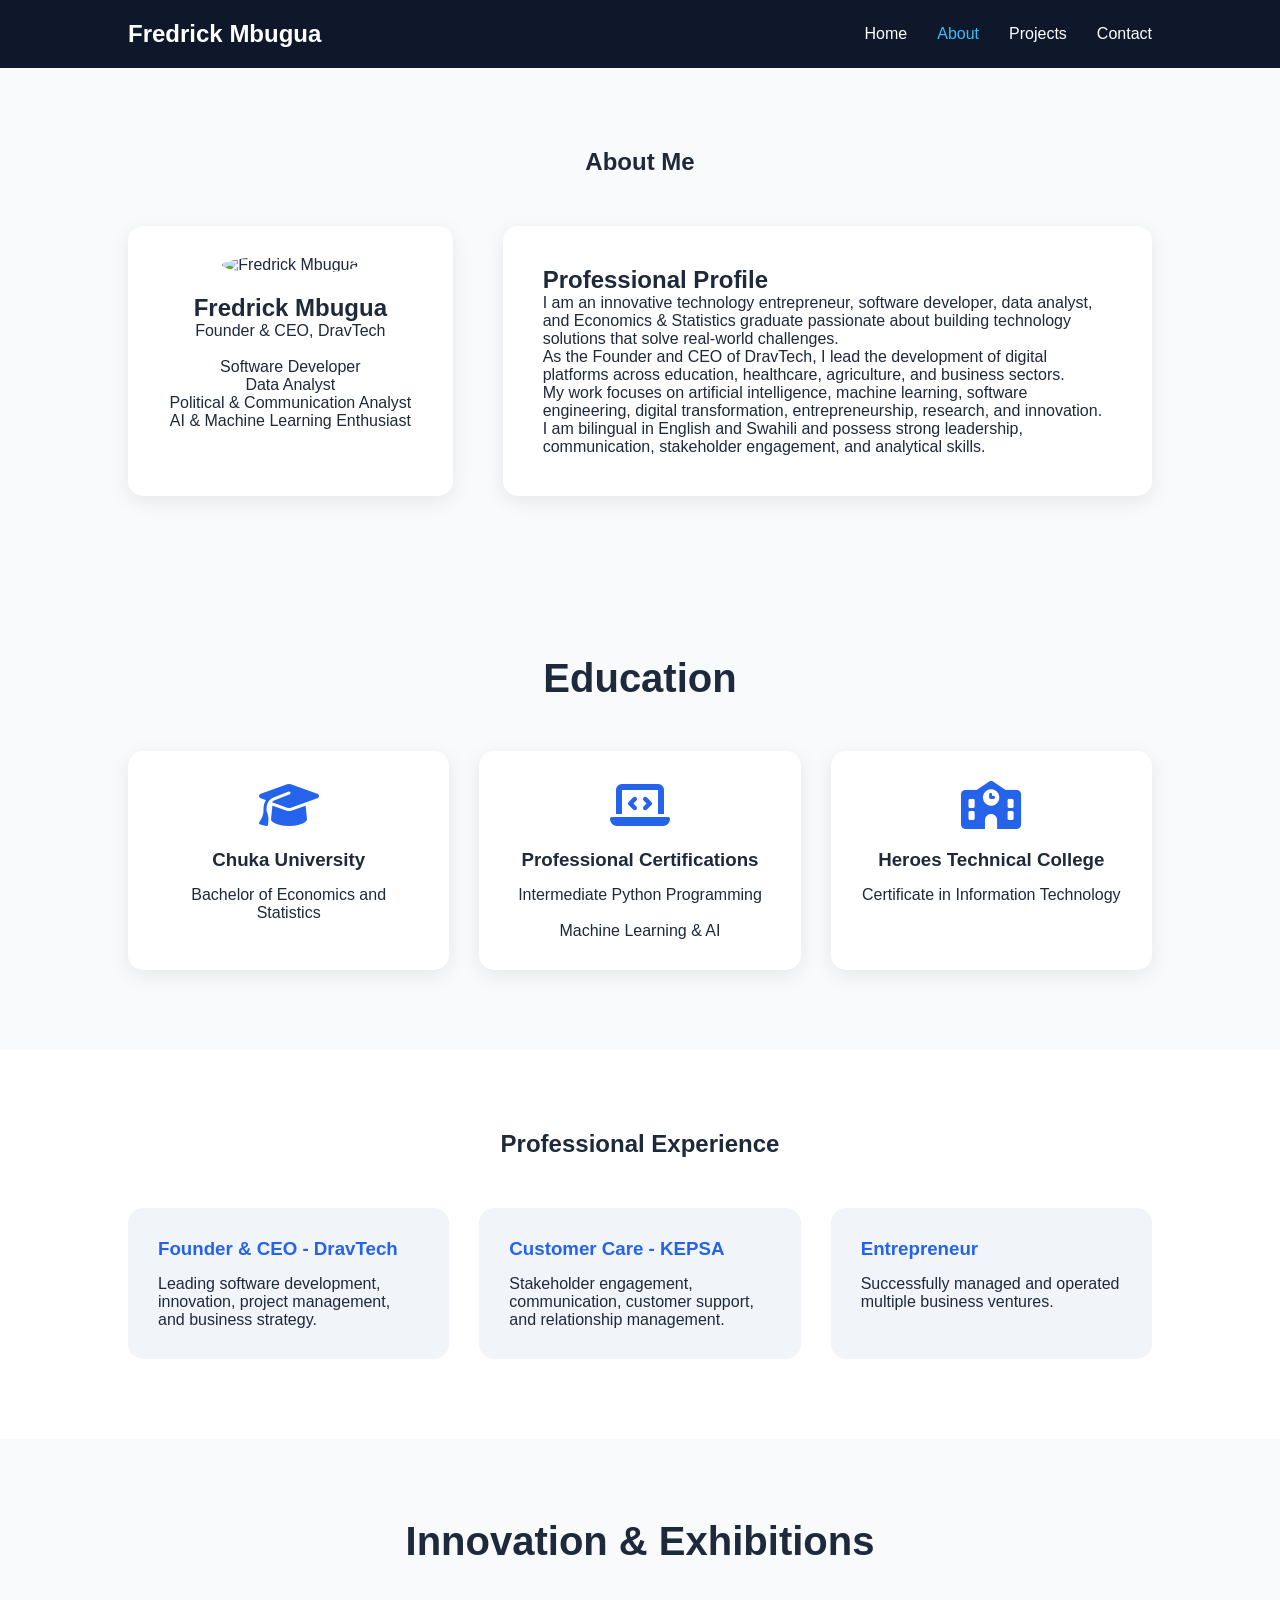
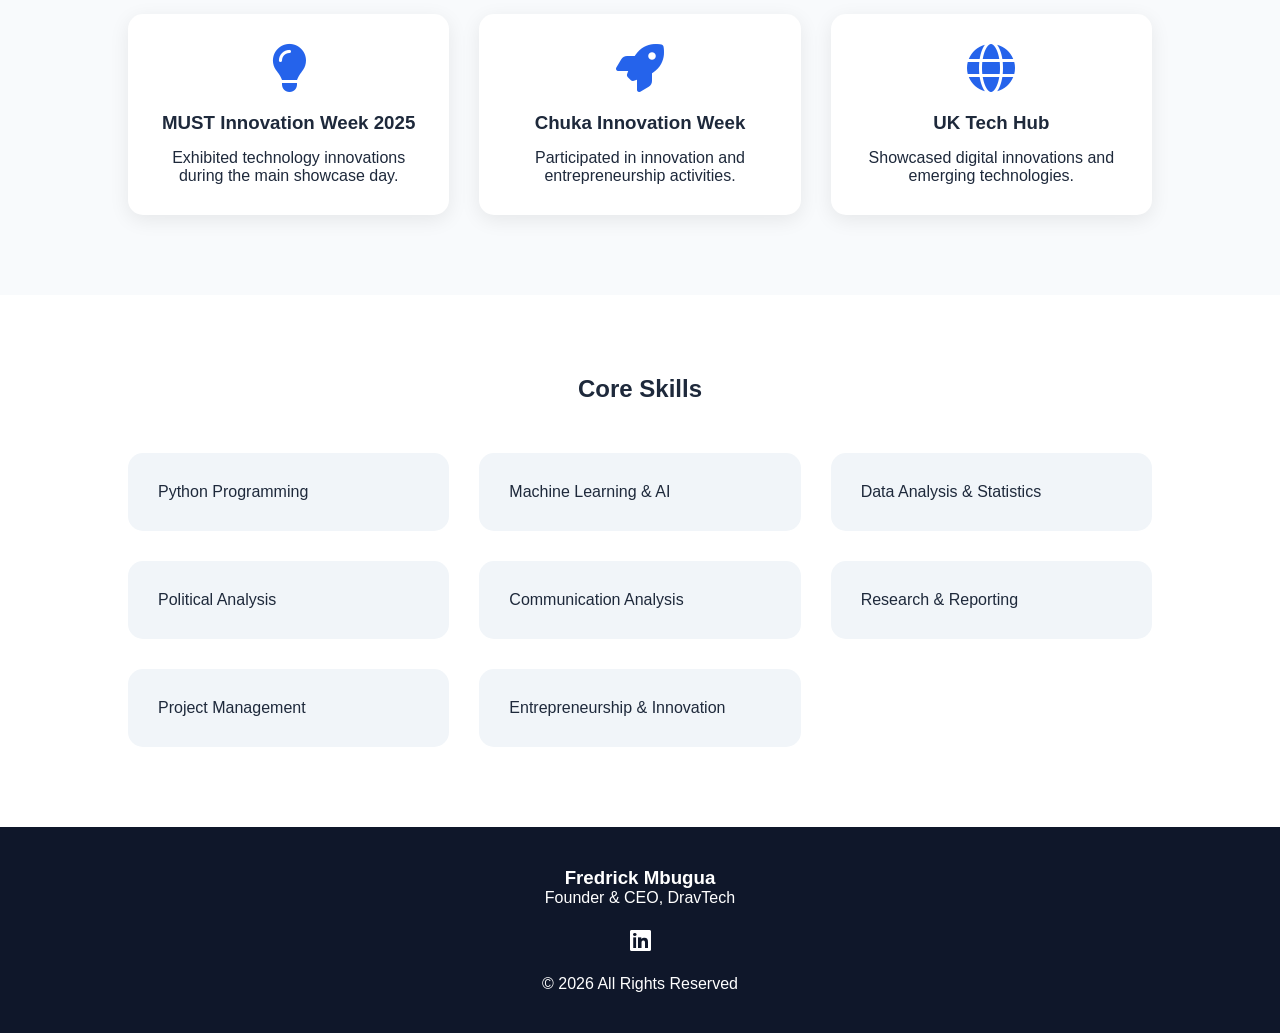
==== about.html @ f40d71c6 "My portfolio" ====
<!DOCTYPE html>
<html lang="en">
<head>
    <meta charset="UTF-8">
    <meta name="viewport" content="width=device-width, initial-scale=1.0">
    <title>About | Fredrick Mbugua</title>

    <link rel="stylesheet" href="css/style.css">

    <link href="https://cdnjs.cloudflare.com/ajax/libs/font-awesome/6.5.1/css/all.min.css" rel="stylesheet">
</head>

<body>

    <!-- Navigation -->

    <nav class="navbar">

        <div class="logo">
            <h2>Fredrick Mbugua</h2>
        </div>

        <ul class="nav-links">
            <li><a href="index.html">Home</a></li>
            <li><a href="about.html" class="active">About</a></li>
            <li><a href="project.html">Projects</a></li>
            <li><a href="contact.html">Contact</a></li>
        </ul>

    </nav>

    <!-- About Section -->

    <section class="about-section">

        <h1 style="text-align:center; margin-bottom:50px;">
            About Me
        </h1>

        <div class="about-container">

            <div class="profile-card">

                <img src="images/profile.jpg" alt="Fredrick Mbugua">

                <h2>Fredrick Mbugua</h2>

                <p>
                    Founder & CEO, DravTech
                </p>

                <br>

                <p>
                    Software Developer
                </p>

                <p>
                    Data Analyst
                </p>

                <p>
                    Political & Communication Analyst
                </p>

                <p>
                    AI & Machine Learning Enthusiast
                </p>

            </div>

            <div class="about-content">

                <h2>Professional Profile</h2>

                <p>
                    I am an innovative technology entrepreneur,
                    software developer, data analyst, and
                    Economics & Statistics graduate passionate
                    about building technology solutions that solve
                    real-world challenges.
                </p>

                <p>
                    As the Founder and CEO of DravTech,
                    I lead the development of digital platforms
                    across education, healthcare, agriculture,
                    and business sectors.
                </p>

                <p>
                    My work focuses on artificial intelligence,
                    machine learning, software engineering,
                    digital transformation, entrepreneurship,
                    research, and innovation.
                </p>

                <p>
                    I am bilingual in English and Swahili and
                    possess strong leadership, communication,
                    stakeholder engagement, and analytical skills.
                </p>

            </div>

        </div>

    </section>

    <!-- Education -->

    <section class="highlights">

        <h2>Education</h2>

        <div class="highlight-container">

            <div class="card">
                <i class="fas fa-graduation-cap"></i>

                <h3>Chuka University</h3>

                <p>
                    Bachelor of Economics and Statistics
                </p>
            </div>

            <div class="card">
                <i class="fas fa-laptop-code"></i>

                <h3>Professional Certifications</h3>

                <p>
                    Intermediate Python Programming
                    <br><br>
                    Machine Learning & AI
                </p>
            </div>

            <div class="card">
                <i class="fas fa-school"></i>

                <h3>Heroes Technical College</h3>

                <p>
                    Certificate in Information Technology
                </p>
            </div>

        </div>

    </section>

    <!-- Experience -->

    <section class="featured-projects">

        <h2>Professional Experience</h2>

        <div class="project-grid">

            <div class="project-card">

                <h3>Founder & CEO - DravTech</h3>

                <p>
                    Leading software development,
                    innovation, project management,
                    and business strategy.
                </p>

            </div>

            <div class="project-card">

                <h3>Customer Care - KEPSA</h3>

                <p>
                    Stakeholder engagement,
                    communication, customer support,
                    and relationship management.
                </p>

            </div>

            <div class="project-card">

                <h3>Entrepreneur</h3>

                <p>
                    Successfully managed and operated
                    multiple business ventures.
                </p>

            </div>

        </div>

    </section>

    <!-- Innovation Section -->

    <section class="highlights">

        <h2>Innovation & Exhibitions</h2>

        <div class="highlight-container">

            <div class="card">

                <i class="fas fa-lightbulb"></i>

                <h3>MUST Innovation Week 2025</h3>

                <p>
                    Exhibited technology innovations
                    during the main showcase day.
                </p>

            </div>

            <div class="card">

                <i class="fas fa-rocket"></i>

                <h3>Chuka Innovation Week</h3>

                <p>
                    Participated in innovation and
                    entrepreneurship activities.
                </p>

            </div>

            <div class="card">

                <i class="fas fa-globe"></i>

                <h3>UK Tech Hub</h3>

                <p>
                    Showcased digital innovations
                    and emerging technologies.
                </p>

            </div>

        </div>

    </section>

    <!-- Skills -->

    <section class="featured-projects">

        <h2>Core Skills</h2>

        <div class="project-grid">

            <div class="project-card">
                Python Programming
            </div>

            <div class="project-card">
                Machine Learning & AI
            </div>

            <div class="project-card">
                Data Analysis & Statistics
            </div>

            <div class="project-card">
                Political Analysis
            </div>

            <div class="project-card">
                Communication Analysis
            </div>

            <div class="project-card">
                Research & Reporting
            </div>

            <div class="project-card">
                Project Management
            </div>

            <div class="project-card">
                Entrepreneurship & Innovation
            </div>

        </div>

    </section>

    <!-- Footer -->

    <footer>

        <h3>Fredrick Mbugua</h3>

        <p>
            Founder & CEO, DravTech
        </p>

        <div class="socials">

            <a href="https://www.linkedin.com/in/fredrick-mbugua-91761b349">
                <i class="fab fa-linkedin"></i>
            </a>

        </div>

        <p>
            © 2026 All Rights Reserved
        </p>

    </footer>

</body>
</html>
---- css/style.css ----
/* ==========================
   GLOBAL SETTINGS
========================== */

*{
    margin:0;
    padding:0;
    box-sizing:border-box;
    font-family:'Segoe UI',sans-serif;
}

html{
    scroll-behavior:smooth;
}

body{
    background:#f8fafc;
    color:#1e293b;
}

/* ==========================
   NAVBAR
========================== */

.navbar{
    display:flex;
    justify-content:space-between;
    align-items:center;
    padding:20px 10%;
    background:#0f172a;
    position:sticky;
    top:0;
    z-index:1000;
}

.logo h2{
    color:white;
}

.nav-links{
    display:flex;
    list-style:none;
}

.nav-links li{
    margin-left:30px;
}

.nav-links a{
    text-decoration:none;
    color:white;
    font-weight:500;
    transition:0.3s;
}

.nav-links a:hover,
.nav-links a.active{
    color:#38bdf8;
}

/* ==========================
   HERO SECTION
========================== */

.hero{
    min-height:100vh;
    display:flex;
    justify-content:center;
    align-items:center;
    padding:80px 10%;
    gap:50px;
    position:relative;
    overflow:hidden;
}

.hero-gradient{
    background:linear-gradient(135deg,#0f172a 0%,#1e3a5f 50%,#2563eb 100%);
}

.hero-overlay{
    position:absolute;
    top:0;
    left:0;
    right:0;
    bottom:0;
    background:radial-gradient(circle at 20% 50%, rgba(37,99,235,0.15) 0%, transparent 50%);
    pointer-events:none;
}

.hero-content{
    flex:1;
    position:relative;
    z-index:1;
    color:white;
}

.hero-badge{
    display:inline-block;
    padding:8px 16px;
    background:rgba(255,255,255,0.1);
    border:1px solid rgba(56,189,248,0.5);
    border-radius:20px;
    font-size:0.85rem;
    letter-spacing:1px;
    text-transform:uppercase;
    margin-bottom:20px;
    color:#38bdf8;
}

.hero-content h1{
    font-size:4.5rem;
    color:white;
    margin-bottom:15px;
    font-weight:800;
    line-height:1.1;
    text-shadow:0 2px 10px rgba(0,0,0,0.3);
}

.hero-content h2{
    color:#38bdf8;
    margin:20px 0;
    font-size:1.5rem;
    font-weight:600;
}

.hero-content p{
    margin-bottom:15px;
    line-height:1.8;
    color:#e2e8f0;
}

.intro{
    font-size:1.15rem;
    color:#cbd5e1;
    margin-bottom:35px;
}

.hero-stats{
    display:flex;
    gap:40px;
    margin-top:40px;
    padding-top:30px;
    border-top:1px solid rgba(255,255,255,0.1);
}

.hero-stats .stat{
    display:flex;
    flex-direction:column;
}

.hero-stats .number{
    font-size:2.5rem;
    font-weight:700;
    color:#38bdf8;
}

.hero-stats .label{
    font-size:0.9rem;
    color:#cbd5e1;
    text-transform:uppercase;
    letter-spacing:0.5px;
}

.hero-image{
    flex:1;
    display:flex;
    justify-content:center;
    align-items:center;
    position:relative;
    z-index:1;
}

.hero-image .profile-img{
    width:420px;
    height:420px;
    object-fit:cover;
    border-radius:20px;
    border:3px solid rgba(255,255,255,0.2);
    box-shadow:0 20px 60px rgba(0,0,0,0.4), 0 0 40px rgba(56,189,248,0.2);
    transition:transform 0.3s ease, box-shadow 0.3s ease;
}

.hero-image .profile-img:hover{
    transform:translateY(-10px);
    box-shadow:0 30px 80px rgba(0,0,0,0.5), 0 0 60px rgba(56,189,248,0.3);
}

/* ==========================
   BUTTONS
========================== */

.buttons{
    margin-top:30px;
    display:flex;
    gap:15px;
    flex-wrap:wrap;
}

.btn{
    display:inline-block;
    padding:14px 32px;
    background:#2563eb;
    color:white;
    text-decoration:none;
    border-radius:8px;
    transition:.3s;
    border:2px solid transparent;
    font-weight:600;
    font-size:1rem;
}

.btn:hover{
    transform:translateY(-3px);
    box-shadow:0 10px 30px rgba(37,99,235,0.3);
}

.btn-primary{
    background:#38bdf8;
    color:#0f172a;
}

.btn-primary:hover{
    background:#0ea5e9;
    box-shadow:0 10px 30px rgba(56,189,248,0.3);
}

.btn-secondary{
    background:transparent;
    border:2px solid #38bdf8;
    color:#38bdf8;
}

.btn-secondary:hover{
    background:#38bdf8;
    color:#0f172a;
}

.btn-outline{
    background:transparent;
    border:2px solid #2563eb;
    color:#2563eb;
}

/* ==========================
   STATS
========================== */

.stats{
    display:grid;
    grid-template-columns:repeat(auto-fit,minmax(200px,1fr));
    gap:20px;
    padding:60px 10%;
}

.stat-box{
    background:white;
    padding:30px;
    text-align:center;
    border-radius:15px;
    box-shadow:0 5px 20px rgba(0,0,0,.08);
}

.stat-box h3{
    color:#2563eb;
    font-size:2rem;
}

/* ==========================
   HIGHLIGHTS
========================== */

.highlights{
    padding:80px 10%;
}

.highlights h2{
    text-align:center;
    margin-bottom:50px;
    font-size:2.5rem;
}

.highlight-container{
    display:grid;
    grid-template-columns:repeat(auto-fit,minmax(250px,1fr));
    gap:30px;
}

.card{
    background:white;
    padding:30px;
    text-align:center;
    border-radius:15px;
    box-shadow:0 5px 20px rgba(0,0,0,.08);
    transition:.3s;
}

.card:hover{
    transform:translateY(-10px);
}

.card i{
    font-size:3rem;
    color:#2563eb;
    margin-bottom:20px;
}

.card h3{
    margin-bottom:15px;
}

/* ==========================
   PROJECTS
========================== */

.featured-projects{
    padding:80px 10%;
    background:white;
}

.featured-projects h2{
    text-align:center;
    margin-bottom:50px;
}

.project-grid{
    display:grid;
    grid-template-columns:repeat(auto-fit,minmax(280px,1fr));
    gap:30px;
}

.project-card{
    background:#f1f5f9;
    padding:30px;
    border-radius:15px;
    transition:.3s;
}

.project-card img{
    width:100%;
    height:180px;
    object-fit:cover;
    border-radius:12px;
    margin-bottom:20px;
}

.project-card:hover{
    transform:translateY(-8px);
}

.project-card h3{
    color:#2563eb;
    margin-bottom:15px;
}

/* ==========================
   FOOTER
========================== */

footer{
    background:#0f172a;
    color:white;
    text-align:center;
    padding:40px 20px;
}

.socials{
    margin:20px 0;
}

.socials a{
    color:white;
    margin:0 15px;
    font-size:1.5rem;
}

.socials a:hover{
    color:#38bdf8;
}

/* ==========================
   ABOUT PAGE
========================== */

.about-section{
    padding:80px 10%;
}

.about-container{
    display:grid;
    grid-template-columns:1fr 2fr;
    gap:50px;
}

.profile-card{
    background:white;
    padding:30px;
    border-radius:15px;
    text-align:center;
    box-shadow:0 5px 20px rgba(0,0,0,.08);
}

.profile-card img{
    width:220px;
    height:220px;
    object-fit:cover;
    border-radius:50%;
    margin-bottom:20px;
}

.about-content{
    background:white;
    padding:40px;
    border-radius:15px;
    box-shadow:0 5px 20px rgba(0,0,0,.08);
}

/* ==========================
   CONTACT
========================== */

.contact-section{
    padding:80px 10%;
}

.contact-form{
    max-width:700px;
    margin:auto;
}

.contact-form input,
.contact-form textarea{
    width:100%;
    padding:15px;
    margin-bottom:20px;
    border:1px solid #ddd;
    border-radius:8px;
}

.contact-form button{
    display:inline-block;
    padding:15px 30px;
    background:#2563eb;
    color:white;
    border-radius:8px;
    border:none;
    cursor:pointer;
    transition:.3s;
}

.contact-form button:hover{
    transform:translateY(-2px);
    background:#1d4ed8;
}

/* ==========================
   MOBILE
========================== */

@media(max-width:768px){

    .hero{
        flex-direction:column;
        text-align:center;
        padding:60px 5%;
        min-height:auto;
    }

    .hero-content h1{
        font-size:3rem;
    }

    .hero-content h2{
        font-size:1.2rem;
    }

    .hero-image .profile-img{
        width:280px;
        height:280px;
    }

    .hero-stats{
        justify-content:center;
        gap:30px;
    }

    .buttons{
        justify-content:center;
    }

    .navbar{
        flex-direction:column;
    }

    .nav-links{
        margin-top:20px;
    }

    .about-container{
        grid-template-columns:1fr;
    }
}
/* ==========================
   ANIMATIONS
========================== */

.hidden{
    opacity:0;
    transform:translateY(40px);
    transition:all .8s ease;
}

.show{
    opacity:1;
    transform:translateY(0);
}

/* Typing Effect */

#typing{
    color:#2563eb;
    font-weight:bold;
}

.cursor{
    animation:blink .7s infinite;
}

@keyframes blink{
    50%{
        opacity:0;
    }
}

/* ==========================
   GALLERY / PORTFOLIO IMAGES
========================== */
.portfolio-images {
    padding: 60px 20px;
    max-width: 1200px;
    margin: 0 auto;
}

.portfolio-images h2 {
    text-align: center;
    font-size: 2rem;
    margin-bottom: 40px;
    color: #1e3a5f;
}

.image-category {
    margin-bottom: 50px;
}

.image-category h3 {
    font-size: 1.2rem;
    color: #555;
    margin-bottom: 20px;
    border-left: 4px solid #f97316;
    padding-left: 12px;
    text-transform: uppercase;
    letter-spacing: 1px;
}

.image-grid {
    display: grid;
    gap: 16px;
}

.image-grid.two-col {
    grid-template-columns: repeat(2, 1fr);
}

.image-grid.three-col {
    grid-template-columns: repeat(3, 1fr);
}

.image-grid.single {
    grid-template-columns: 200px;
    justify-content: center;
}

.image-card {
    position: relative;
    overflow: hidden;
    border-radius: 10px;
    box-shadow: 0 4px 15px rgba(0, 0, 0, 0.1);
    transition: transform 0.3s ease, box-shadow 0.3s ease;
    background: #f0f0f0;
}

.image-card:hover {
    transform: translateY(-5px);
    box-shadow: 0 10px 30px rgba(0, 0, 0, 0.2);
}

.image-card img {
    width: 100%;
    height: 300px;
    object-fit: cover;
    display: block;
}

.image-grid.two-col .image-card img {
    height: 420px;
    object-fit: cover;
    object-position: top;
}

.image-grid.single .image-card img {
    height: 200px;
    object-fit: contain;
    background: #0a1628;
    padding: 20px;
}

.image-card .caption {
    position: absolute;
    bottom: 0;
    left: 0;
    right: 0;
    background: linear-gradient(transparent, rgba(0,0,0,0.7));
    color: white;
    padding: 20px 14px 14px;
    font-size: 0.85rem;
    opacity: 0;
    transition: opacity 0.3s ease;
}

.image-card:hover .caption {
    opacity: 1;
}

@media (max-width: 768px) {
    .image-grid.two-col,
    .image-grid.three-col {
      grid-template-columns: 1fr;
    }
}
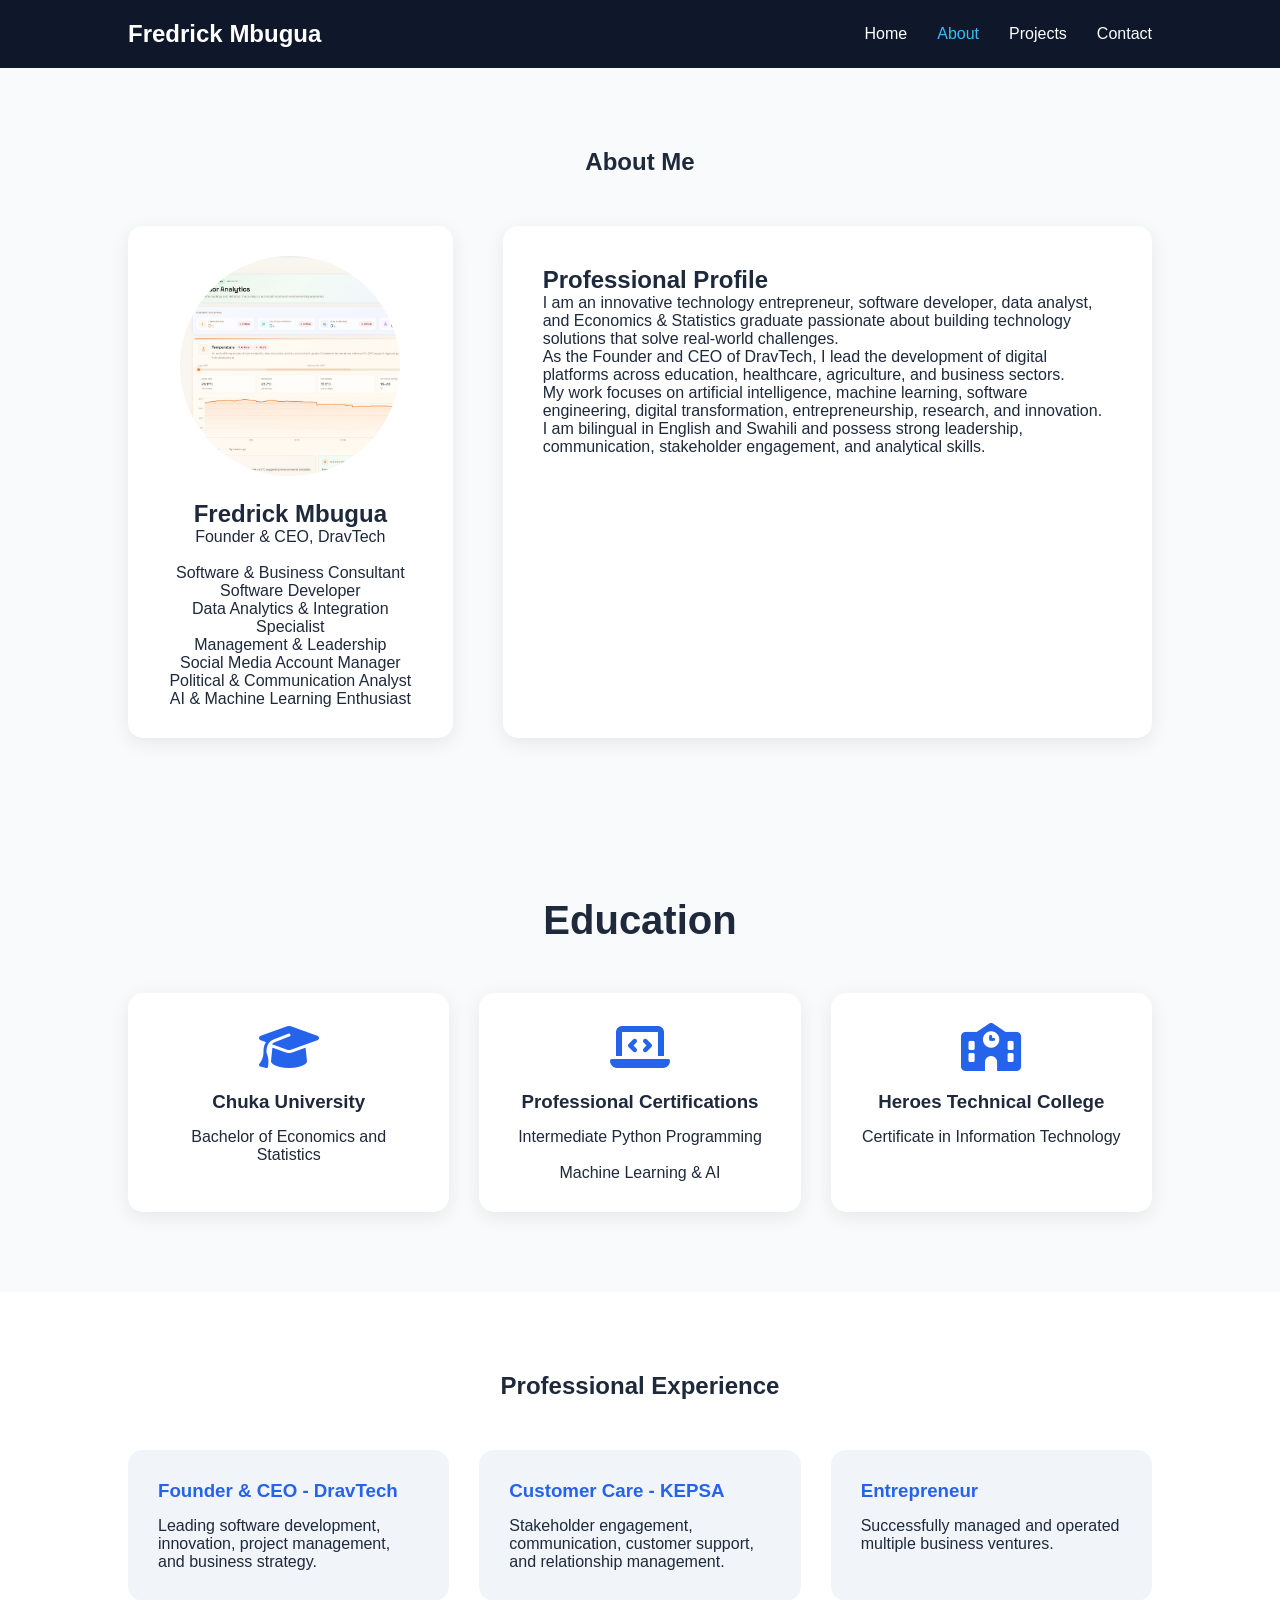
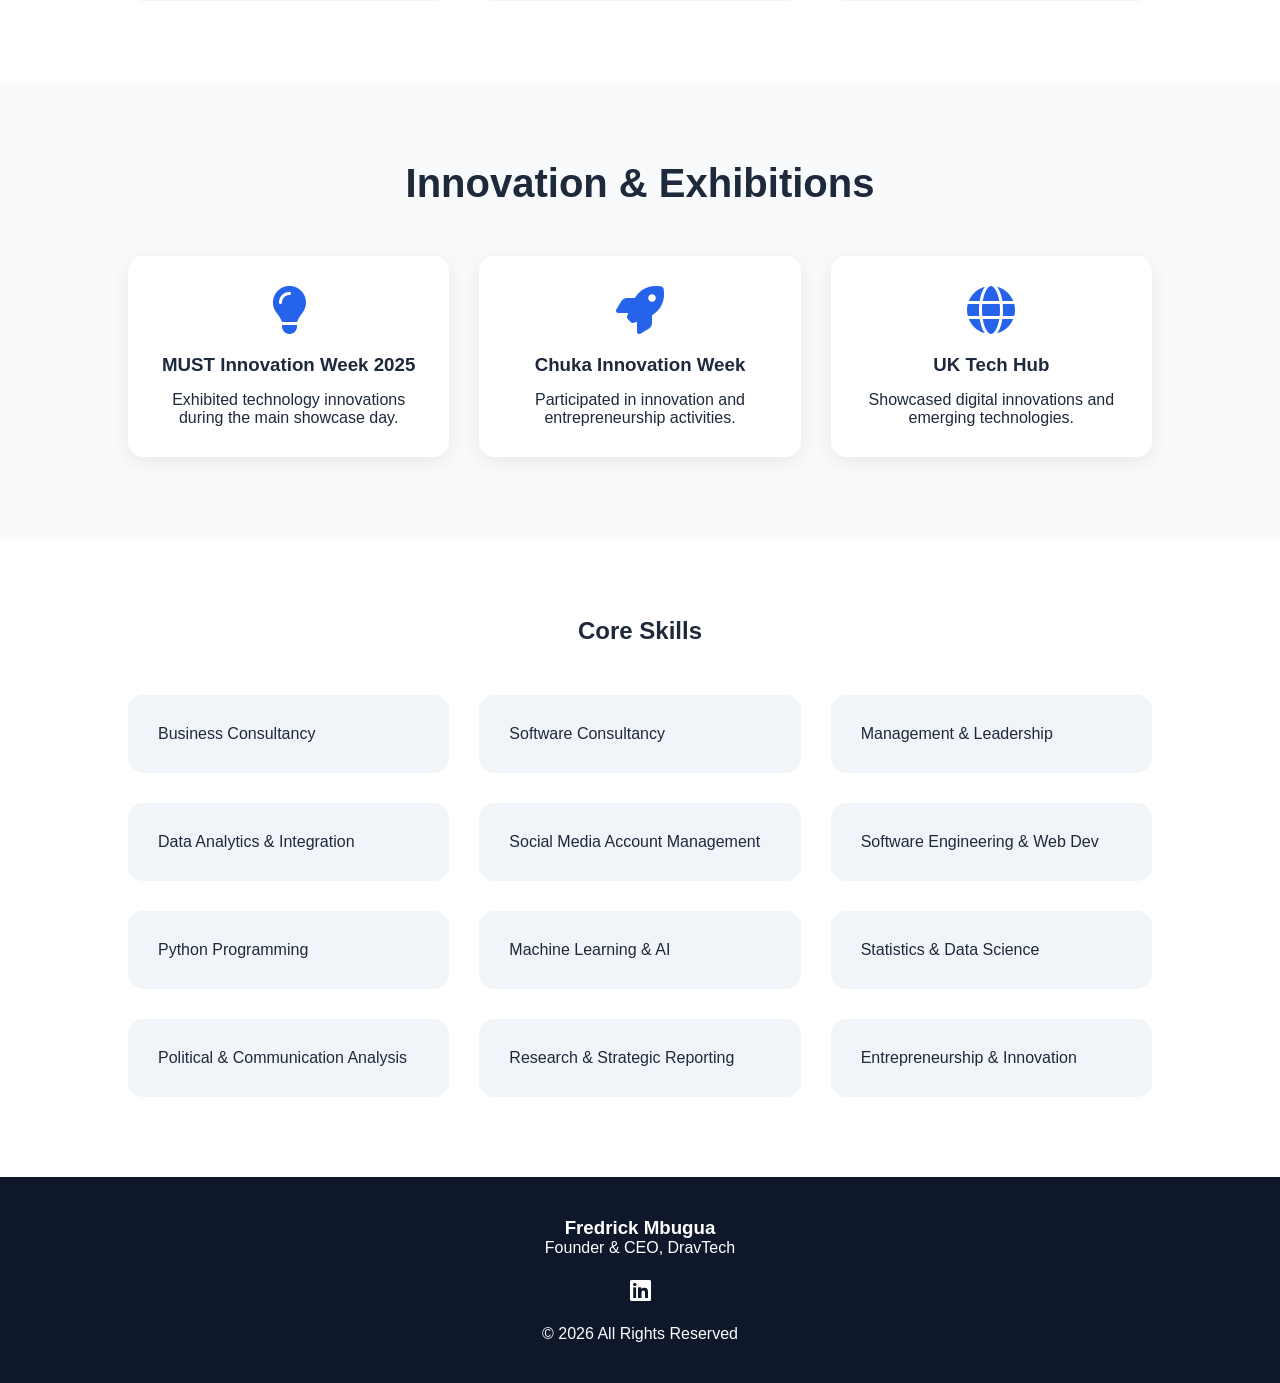
==== commit a347398c: "Add Business Consultancy, Software Consultancy, Management, Social Media Account Management, and Dat" ====
--- a/about.html
+++ b/about.html
@@ -52,11 +52,23 @@
                 <br>
 
                 <p>
+                    Software & Business Consultant
+                </p>
+
+                <p>
                     Software Developer
                 </p>
 
                 <p>
-                    Data Analyst
+                    Data Analytics & Integration Specialist
+                </p>
+
+                <p>
+                    Management & Leadership
+                </p>
+
+                <p>
+                    Social Media Account Manager
                 </p>
 
                 <p>
@@ -258,6 +270,30 @@
         <div class="project-grid">
 
             <div class="project-card">
+                Business Consultancy
+            </div>
+
+            <div class="project-card">
+                Software Consultancy
+            </div>
+
+            <div class="project-card">
+                Management & Leadership
+            </div>
+
+            <div class="project-card">
+                Data Analytics & Integration
+            </div>
+
+            <div class="project-card">
+                Social Media Account Management
+            </div>
+
+            <div class="project-card">
+                Software Engineering & Web Dev
+            </div>
+
+            <div class="project-card">
                 Python Programming
             </div>
 
@@ -266,23 +302,15 @@
             </div>
 
             <div class="project-card">
-                Data Analysis & Statistics
-            </div>
-
-            <div class="project-card">
-                Political Analysis
-            </div>
-
-            <div class="project-card">
-                Communication Analysis
-            </div>
-
-            <div class="project-card">
-                Research & Reporting
-            </div>
-
-            <div class="project-card">
-                Project Management
+                Statistics & Data Science
+            </div>
+
+            <div class="project-card">
+                Political & Communication Analysis
+            </div>
+
+            <div class="project-card">
+                Research & Strategic Reporting
             </div>
 
             <div class="project-card">
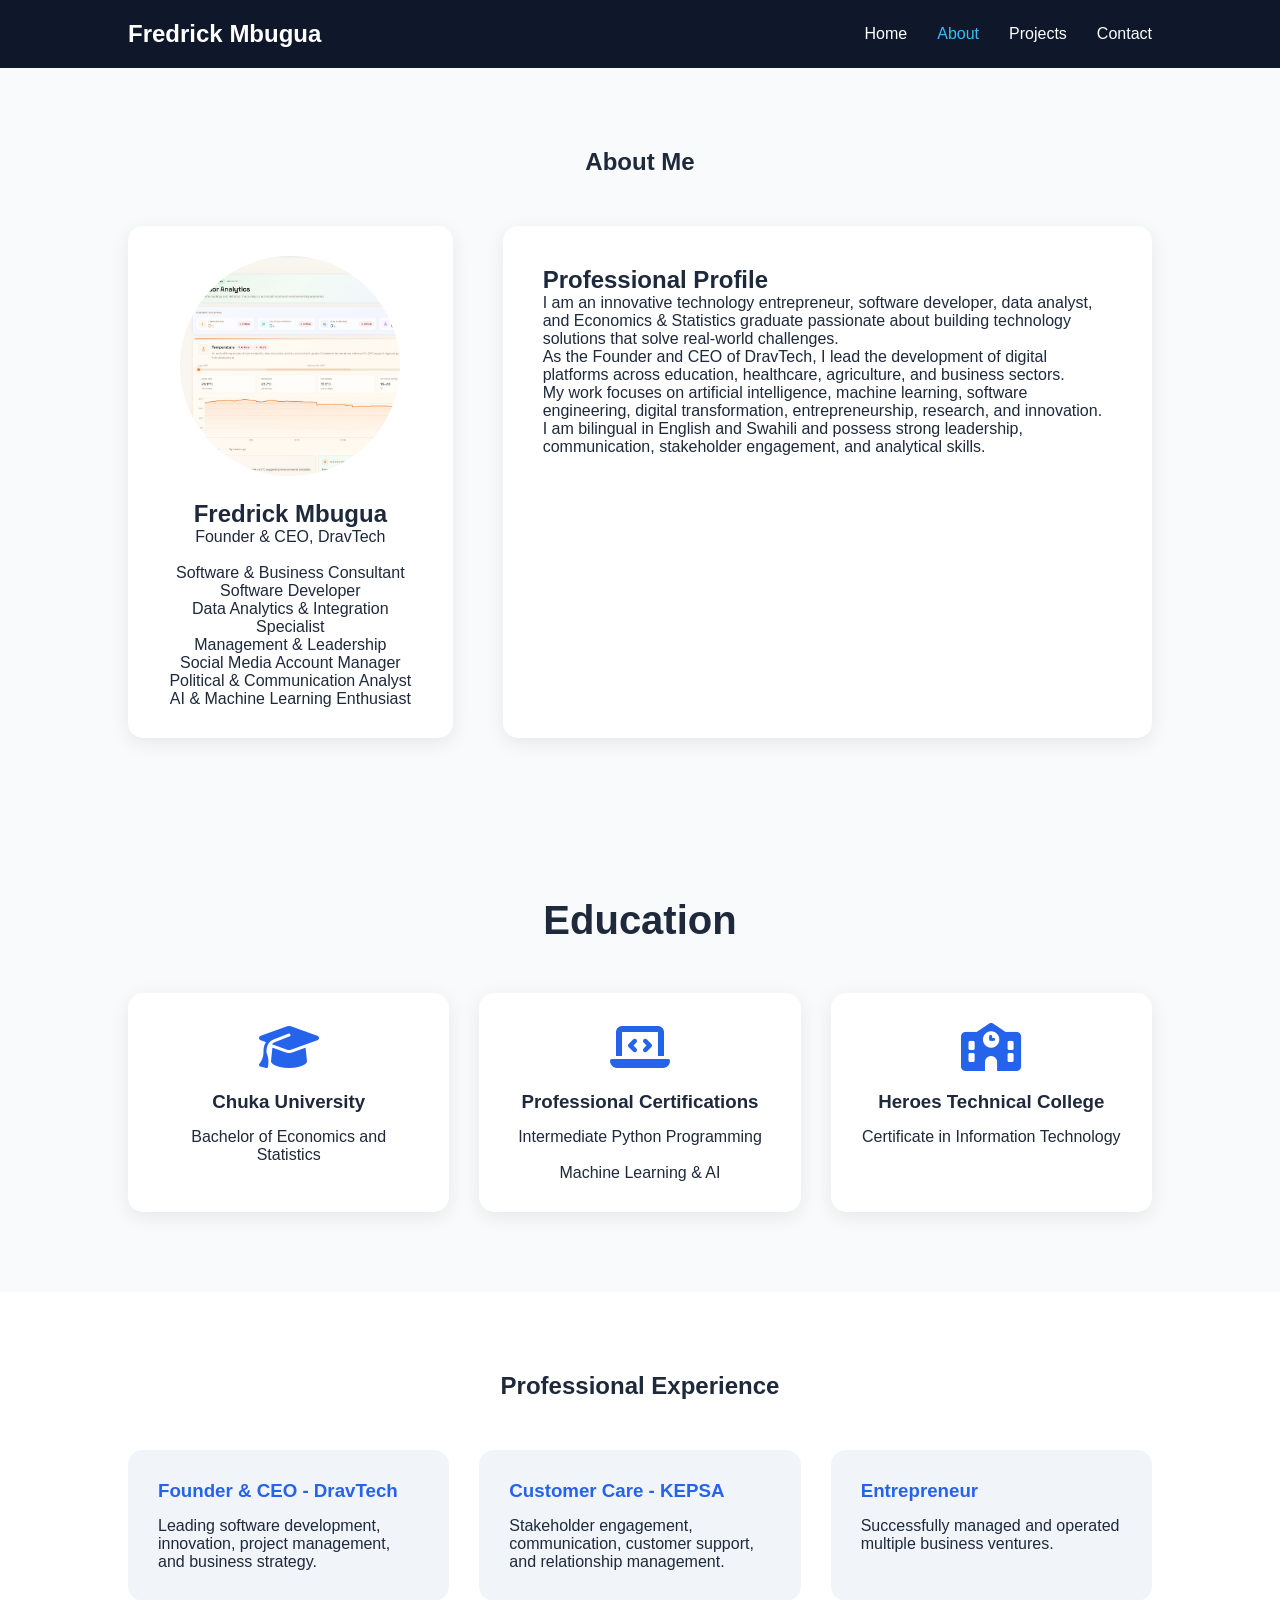
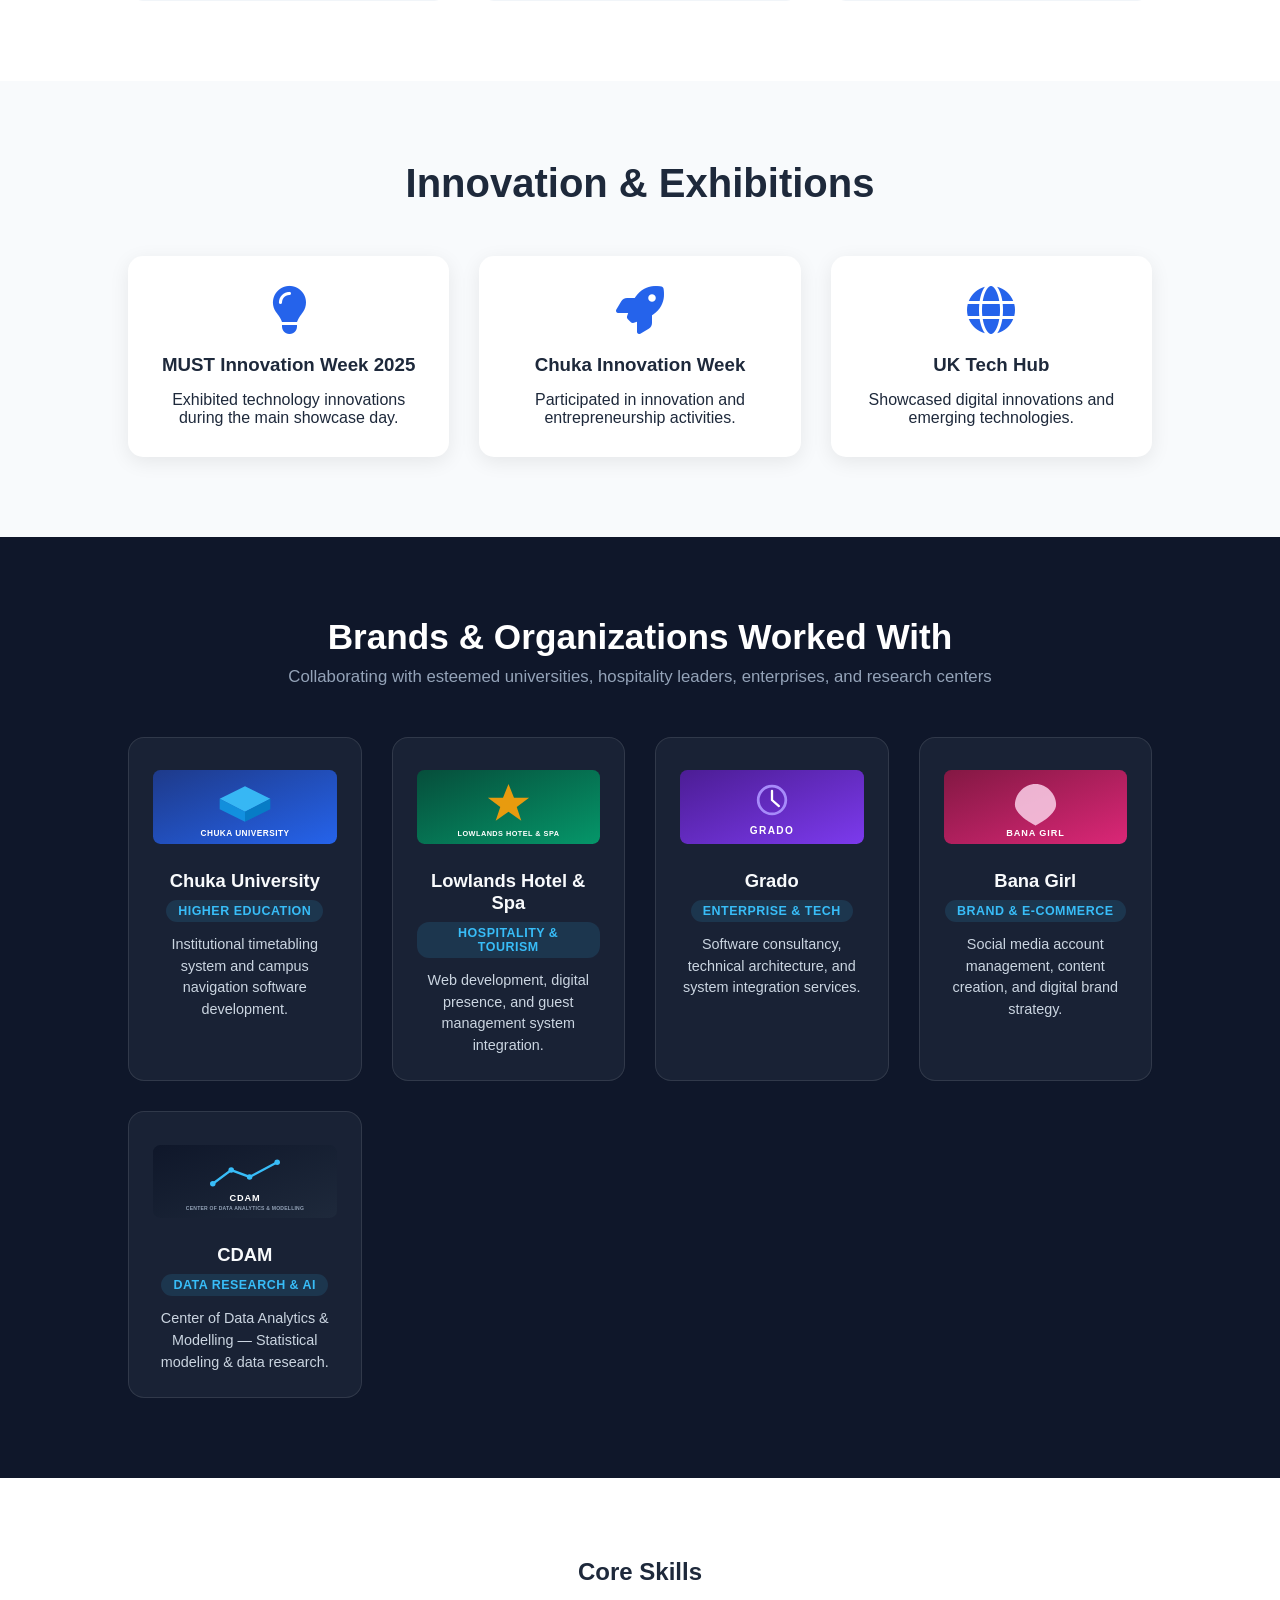
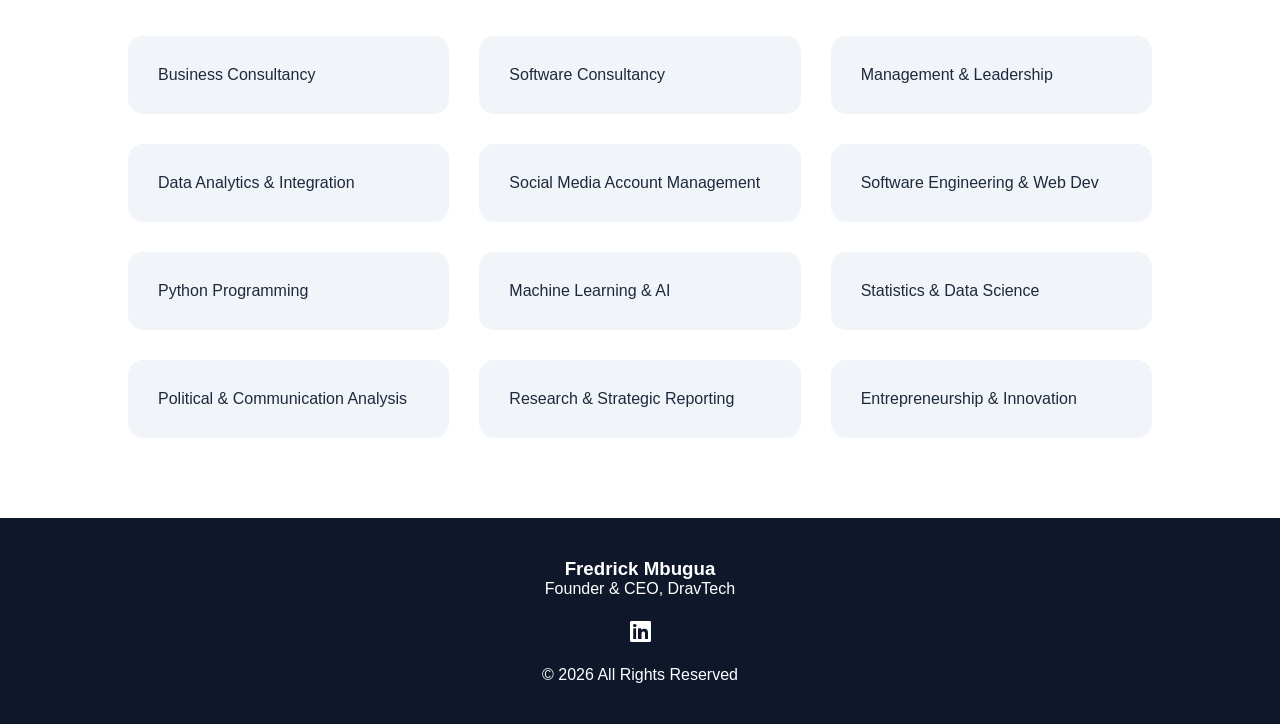
==== commit d5773249: "Add Brands & Collaborations section showcasing Chuka University, Lowlands Hotel and Spa, Grado, Bana" ====
--- a/about.html
+++ b/about.html
@@ -257,6 +257,52 @@
 
             </div>
 
+    </section>
+
+    <!-- Brands & Organizations Worked With -->
+
+    <section class="brands-section">
+
+        <h2>Brands &amp; Organizations Worked With</h2>
+        <p class="section-subtitle">Collaborating with esteemed universities, hospitality leaders, enterprises, and research centers</p>
+
+        <div class="brand-grid">
+
+            <div class="brand-card">
+                <img src="images/brands/chuka-university.svg" alt="Chuka University">
+                <h3>Chuka University</h3>
+                <span class="brand-tag">Higher Education</span>
+                <p>Institutional timetabling system and campus navigation software development.</p>
+            </div>
+
+            <div class="brand-card">
+                <img src="images/brands/lowlands-hotel.svg" alt="Lowlands Hotel and Spa">
+                <h3>Lowlands Hotel &amp; Spa</h3>
+                <span class="brand-tag">Hospitality &amp; Tourism</span>
+                <p>Web development, digital presence, and guest management system integration.</p>
+            </div>
+
+            <div class="brand-card">
+                <img src="images/brands/grado.svg" alt="Grado">
+                <h3>Grado</h3>
+                <span class="brand-tag">Enterprise &amp; Tech</span>
+                <p>Software consultancy, technical architecture, and system integration services.</p>
+            </div>
+
+            <div class="brand-card">
+                <img src="images/brands/bana-girl.svg" alt="Bana Girl">
+                <h3>Bana Girl</h3>
+                <span class="brand-tag">Brand &amp; E-Commerce</span>
+                <p>Social media account management, content creation, and digital brand strategy.</p>
+            </div>
+
+            <div class="brand-card">
+                <img src="images/brands/cdam.svg" alt="Center of Data Analytics and Modelling (CDAM)">
+                <h3>CDAM</h3>
+                <span class="brand-tag">Data Research &amp; AI</span>
+                <p>Center of Data Analytics &amp; Modelling — Statistical modeling &amp; data research.</p>
+            </div>
+
         </div>
 
     </section>
--- a/css/style.css
+++ b/css/style.css
@@ -635,4 +635,93 @@
     .image-grid.three-col {
       grid-template-columns: 1fr;
     }
+}
+
+/* ==========================
+   BRANDS & PARTNERS SECTION
+========================== */
+
+.brands-section {
+    padding: 80px 10%;
+    background: #0f172a;
+    color: white;
+    position: relative;
+}
+
+.brands-section h2 {
+    text-align: center;
+    font-size: 2.2rem;
+    color: white;
+    margin-bottom: 10px;
+}
+
+.brands-section .section-subtitle {
+    text-align: center;
+    color: #94a3b8;
+    font-size: 1.05rem;
+    margin-bottom: 50px;
+}
+
+.brand-grid {
+    display: grid;
+    grid-template-columns: repeat(auto-fit, minmax(220px, 1fr));
+    gap: 30px;
+    align-items: stretch;
+}
+
+.brand-card {
+    background: rgba(30, 41, 59, 0.7);
+    border: 1px solid rgba(255, 255, 255, 0.1);
+    border-radius: 16px;
+    padding: 24px;
+    text-align: center;
+    transition: transform 0.3s ease, border-color 0.3s ease, box-shadow 0.3s ease;
+    display: flex;
+    flex-direction: column;
+    align-items: center;
+    backdrop-filter: blur(10px);
+}
+
+.brand-card:hover {
+    transform: translateY(-8px);
+    border-color: rgba(56, 189, 248, 0.5);
+    box-shadow: 0 15px 35px rgba(0, 0, 0, 0.4), 0 0 20px rgba(56, 189, 248, 0.15);
+}
+
+.brand-card img {
+    width: 100%;
+    max-width: 220px;
+    height: 90px;
+    object-fit: contain;
+    margin-bottom: 18px;
+    transition: transform 0.3s ease;
+}
+
+.brand-card:hover img {
+    transform: scale(1.05);
+}
+
+.brand-card h3 {
+    font-size: 1.15rem;
+    color: #f8fafc;
+    margin-bottom: 8px;
+}
+
+.brand-card .brand-tag {
+    display: inline-block;
+    padding: 4px 12px;
+    background: rgba(56, 189, 248, 0.12);
+    border-radius: 12px;
+    font-size: 0.78rem;
+    color: #38bdf8;
+    font-weight: 600;
+    margin-bottom: 12px;
+    text-transform: uppercase;
+    letter-spacing: 0.5px;
+}
+
+.brand-card p {
+    font-size: 0.9rem;
+    color: #cbd5e1;
+    line-height: 1.5;
 }
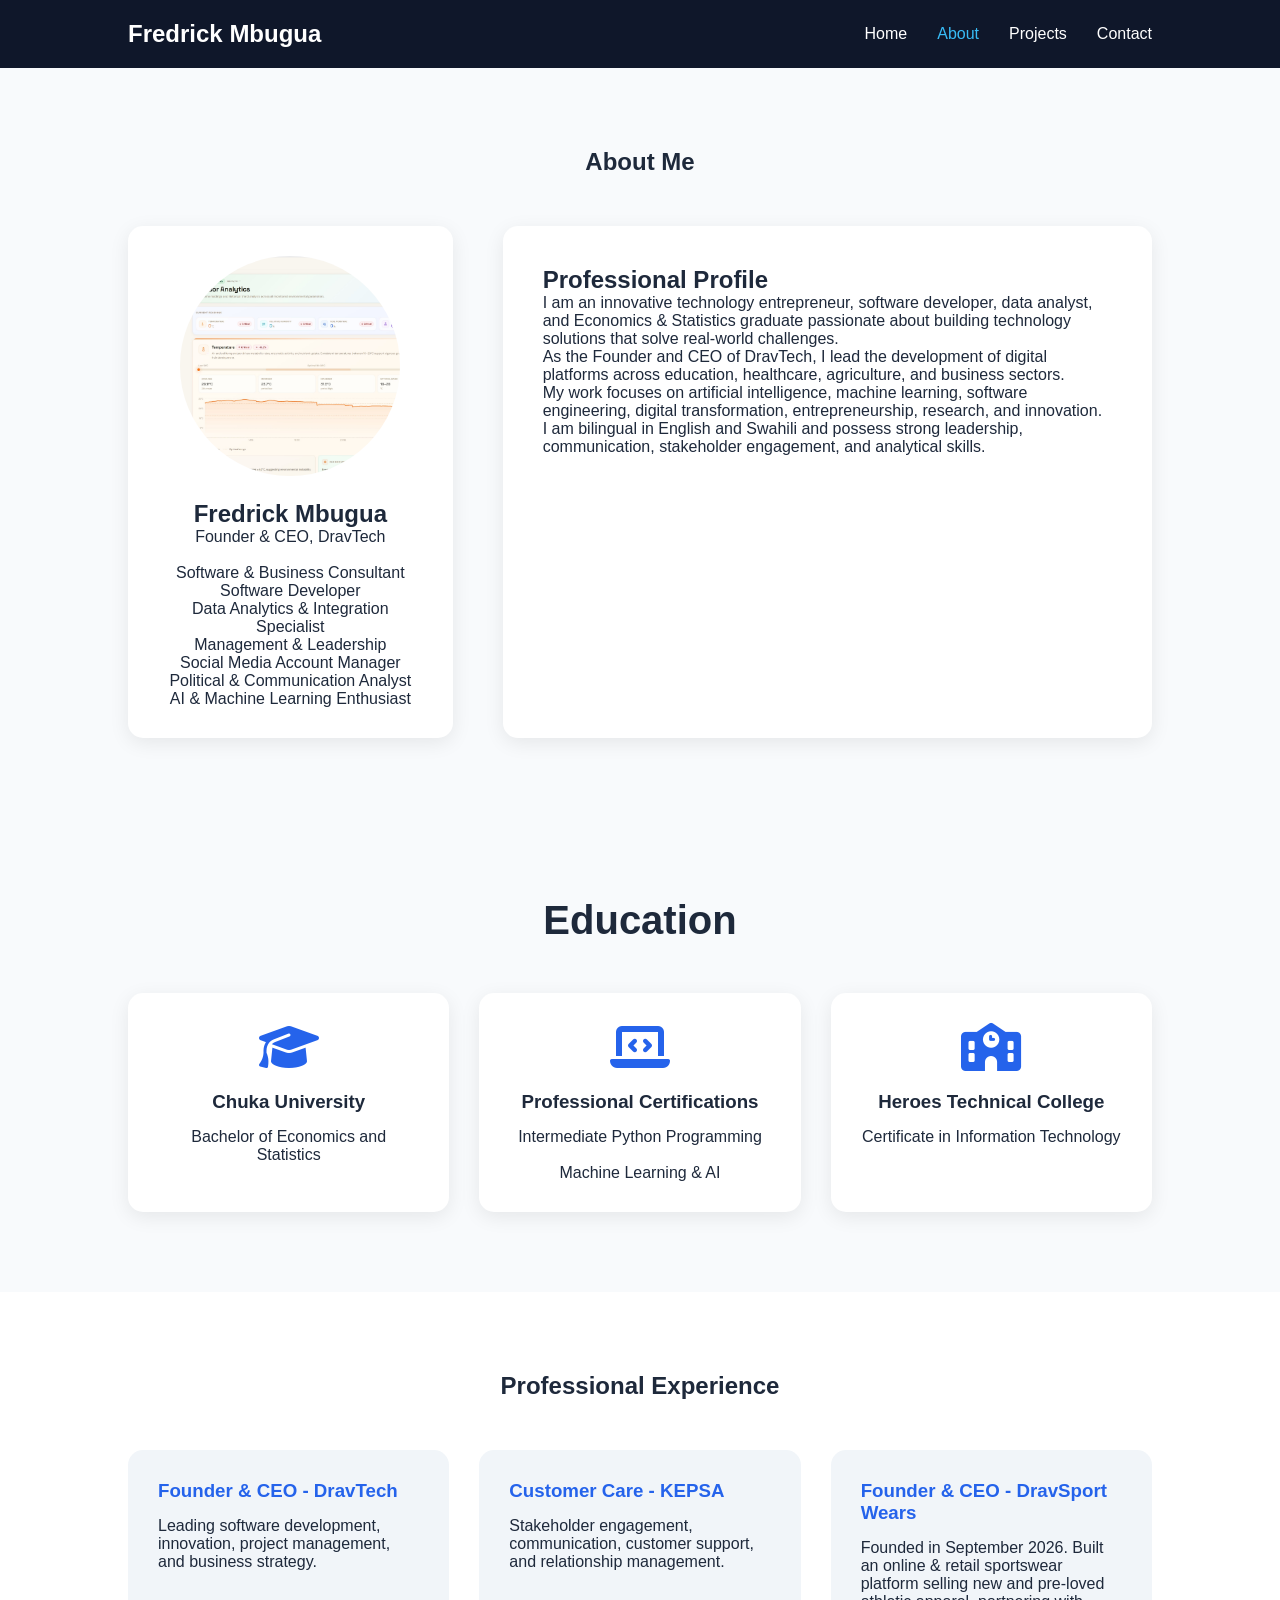
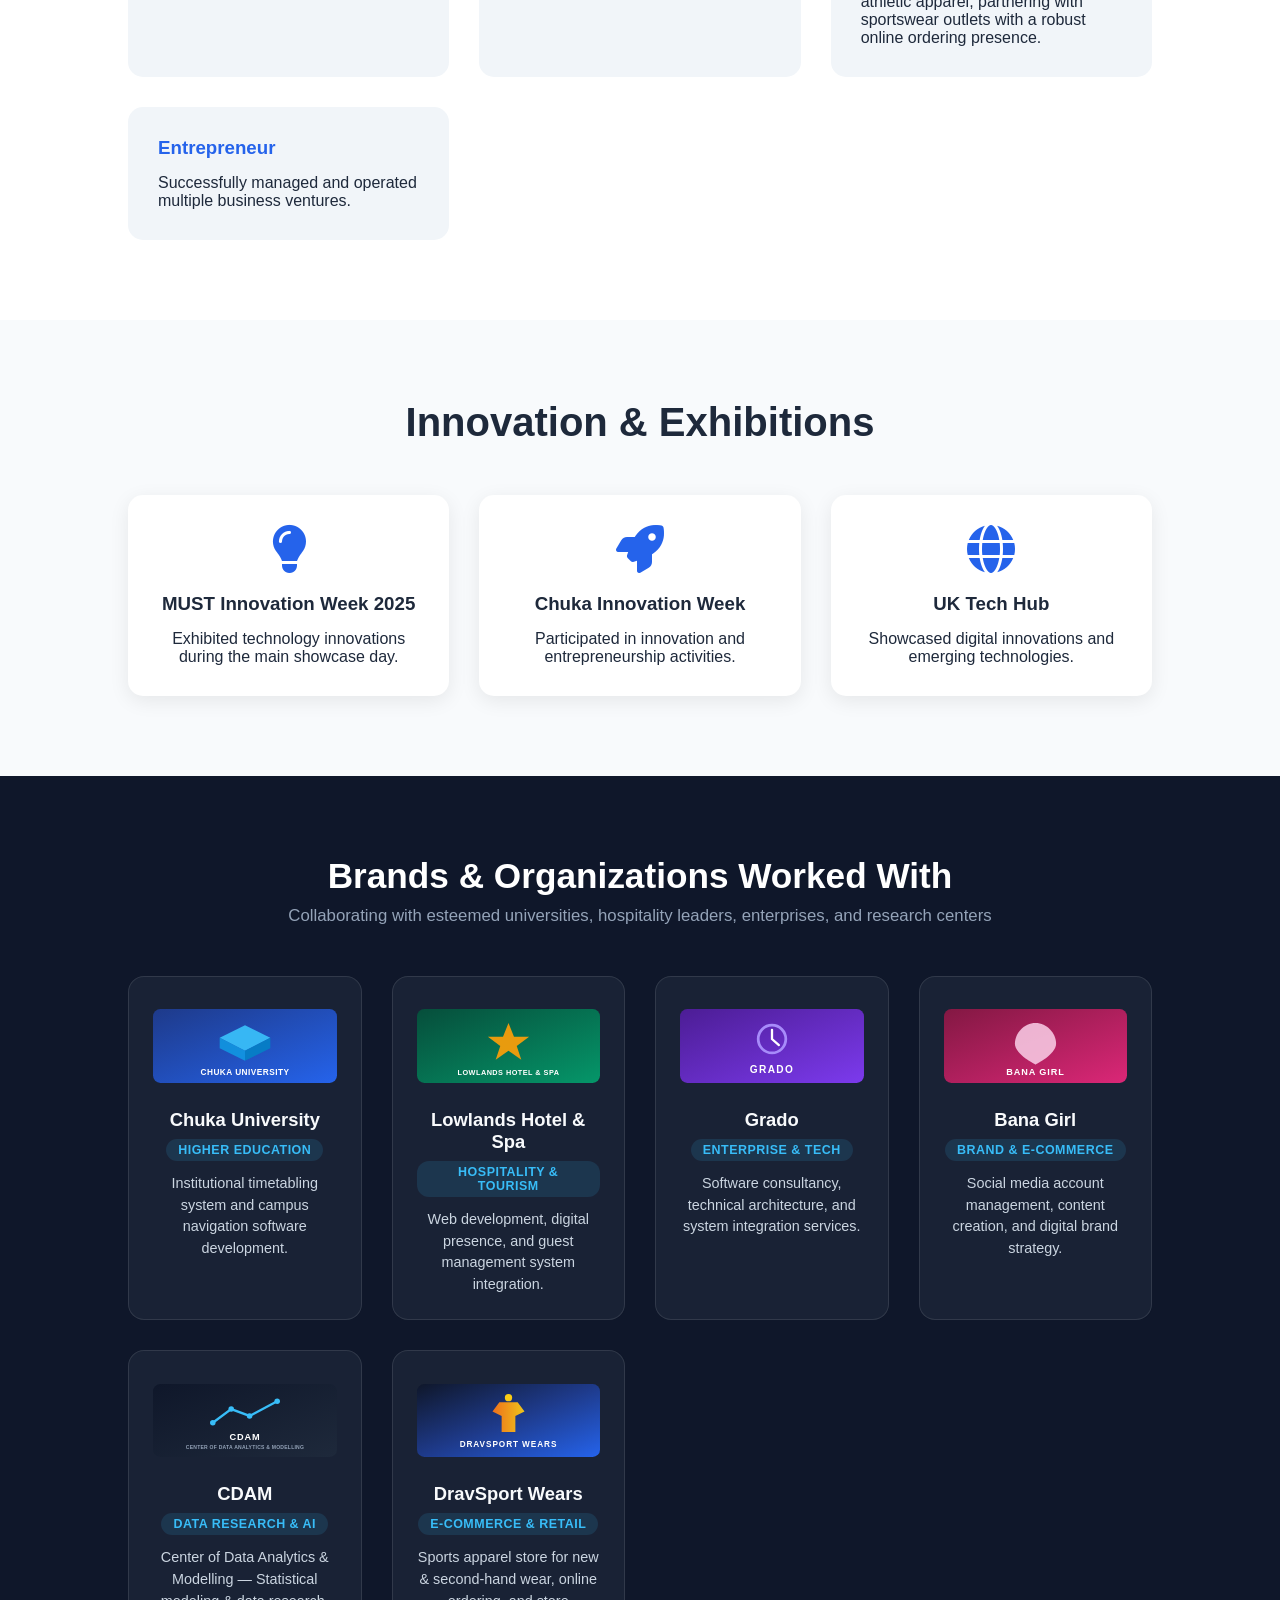
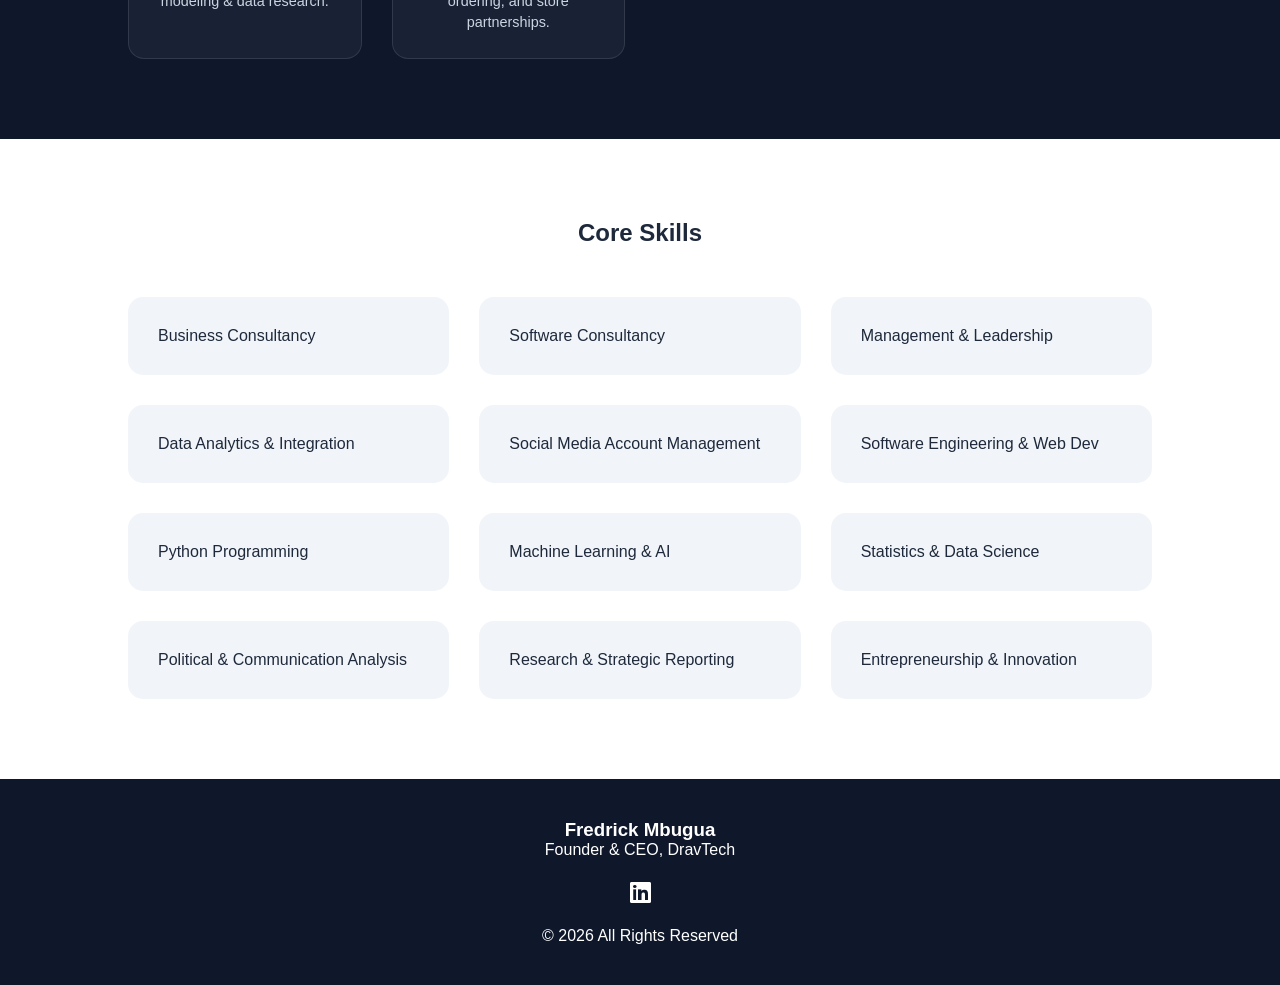
==== commit 0cb2fdcb: "Add DravSport Wears to all pages - project card, brand card, and gallery" ====
--- a/about.html
+++ b/about.html
@@ -197,6 +197,16 @@
 
             <div class="project-card">
 
+                <h3>Founder &amp; CEO - DravSport Wears</h3>
+
+                <p>
+                    Founded in September 2026. Built an online &amp; retail sportswear platform selling new and pre-loved athletic apparel, partnering with sportswear outlets with a robust online ordering presence.
+                </p>
+
+            </div>
+
+            <div class="project-card">
+
                 <h3>Entrepreneur</h3>
 
                 <p>
@@ -303,6 +313,13 @@
                 <p>Center of Data Analytics &amp; Modelling — Statistical modeling &amp; data research.</p>
             </div>
 
+            <div class="brand-card">
+                <img src="images/brands/dravsport-wears.svg" alt="DravSport Wears">
+                <h3>DravSport Wears</h3>
+                <span class="brand-tag">E-Commerce &amp; Retail</span>
+                <p>Sports apparel store for new &amp; second-hand wear, online ordering, and store partnerships.</p>
+            </div>
+
         </div>
 
     </section>
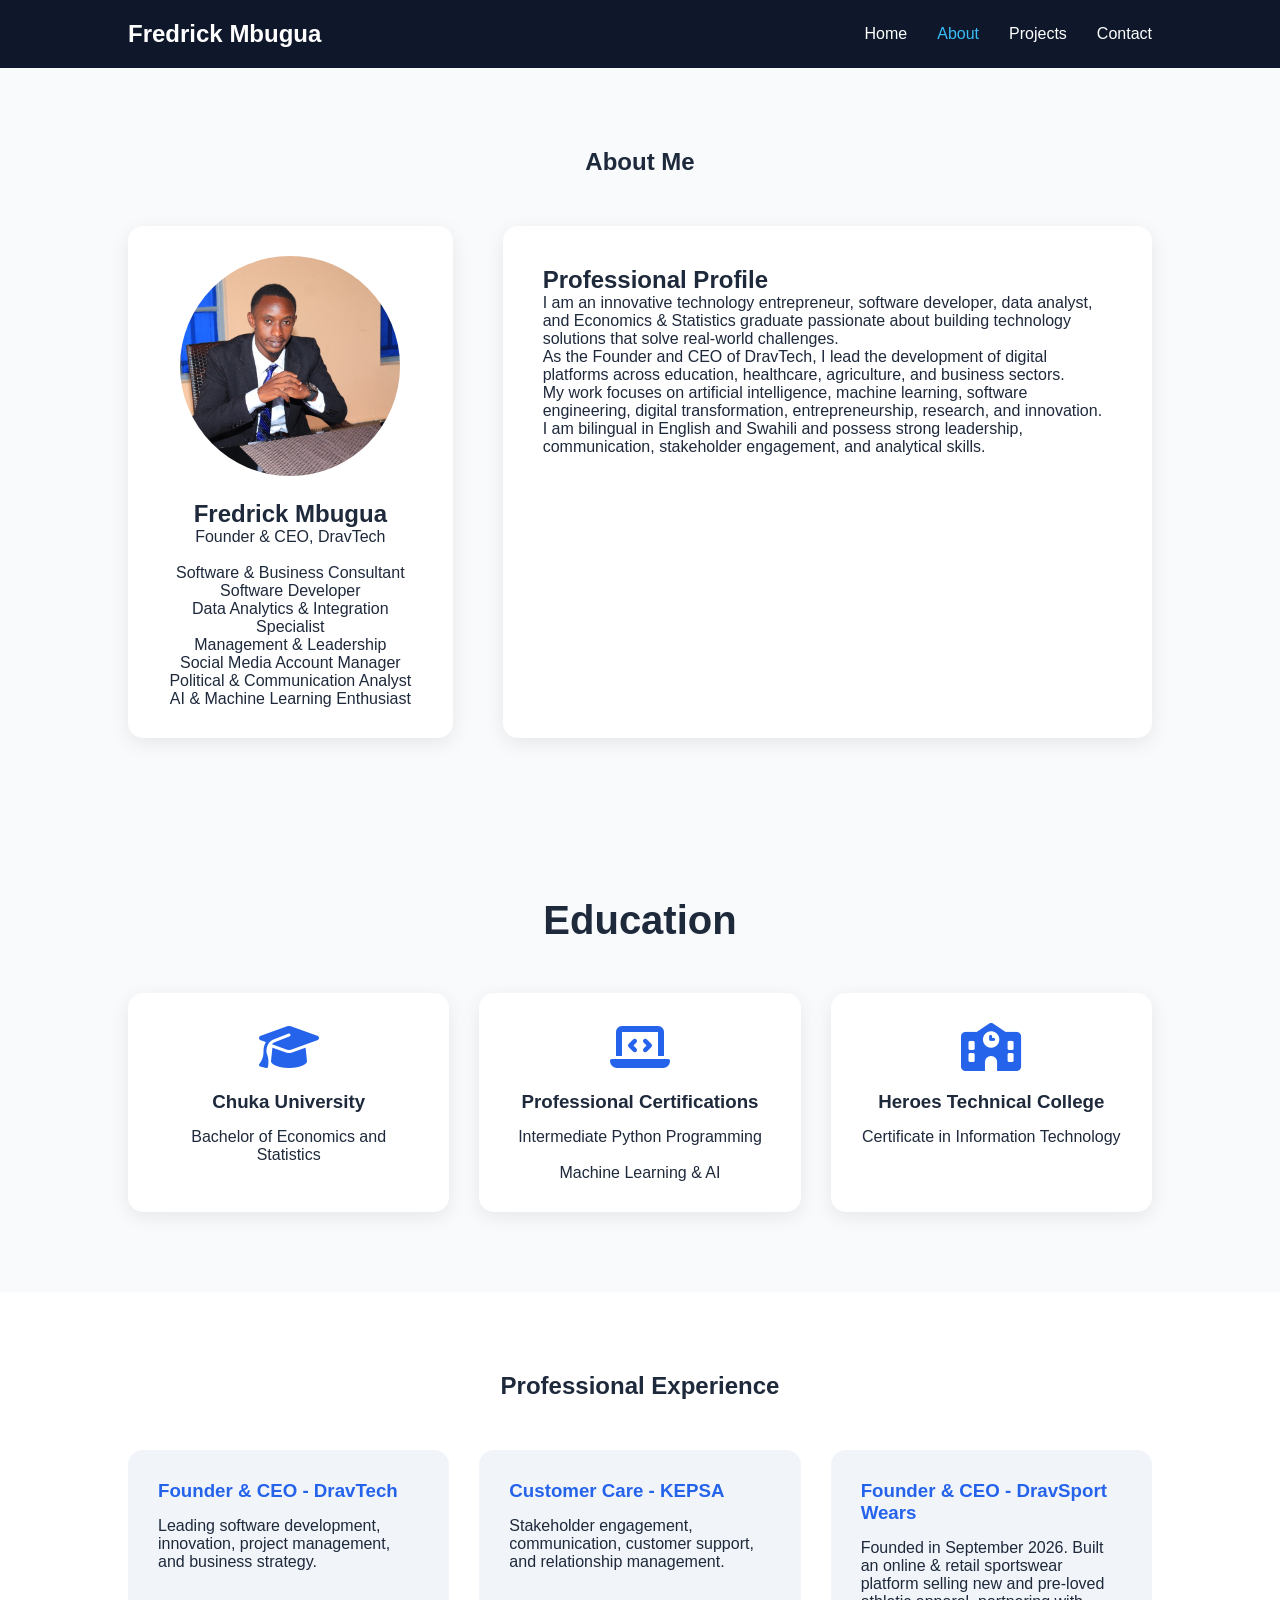
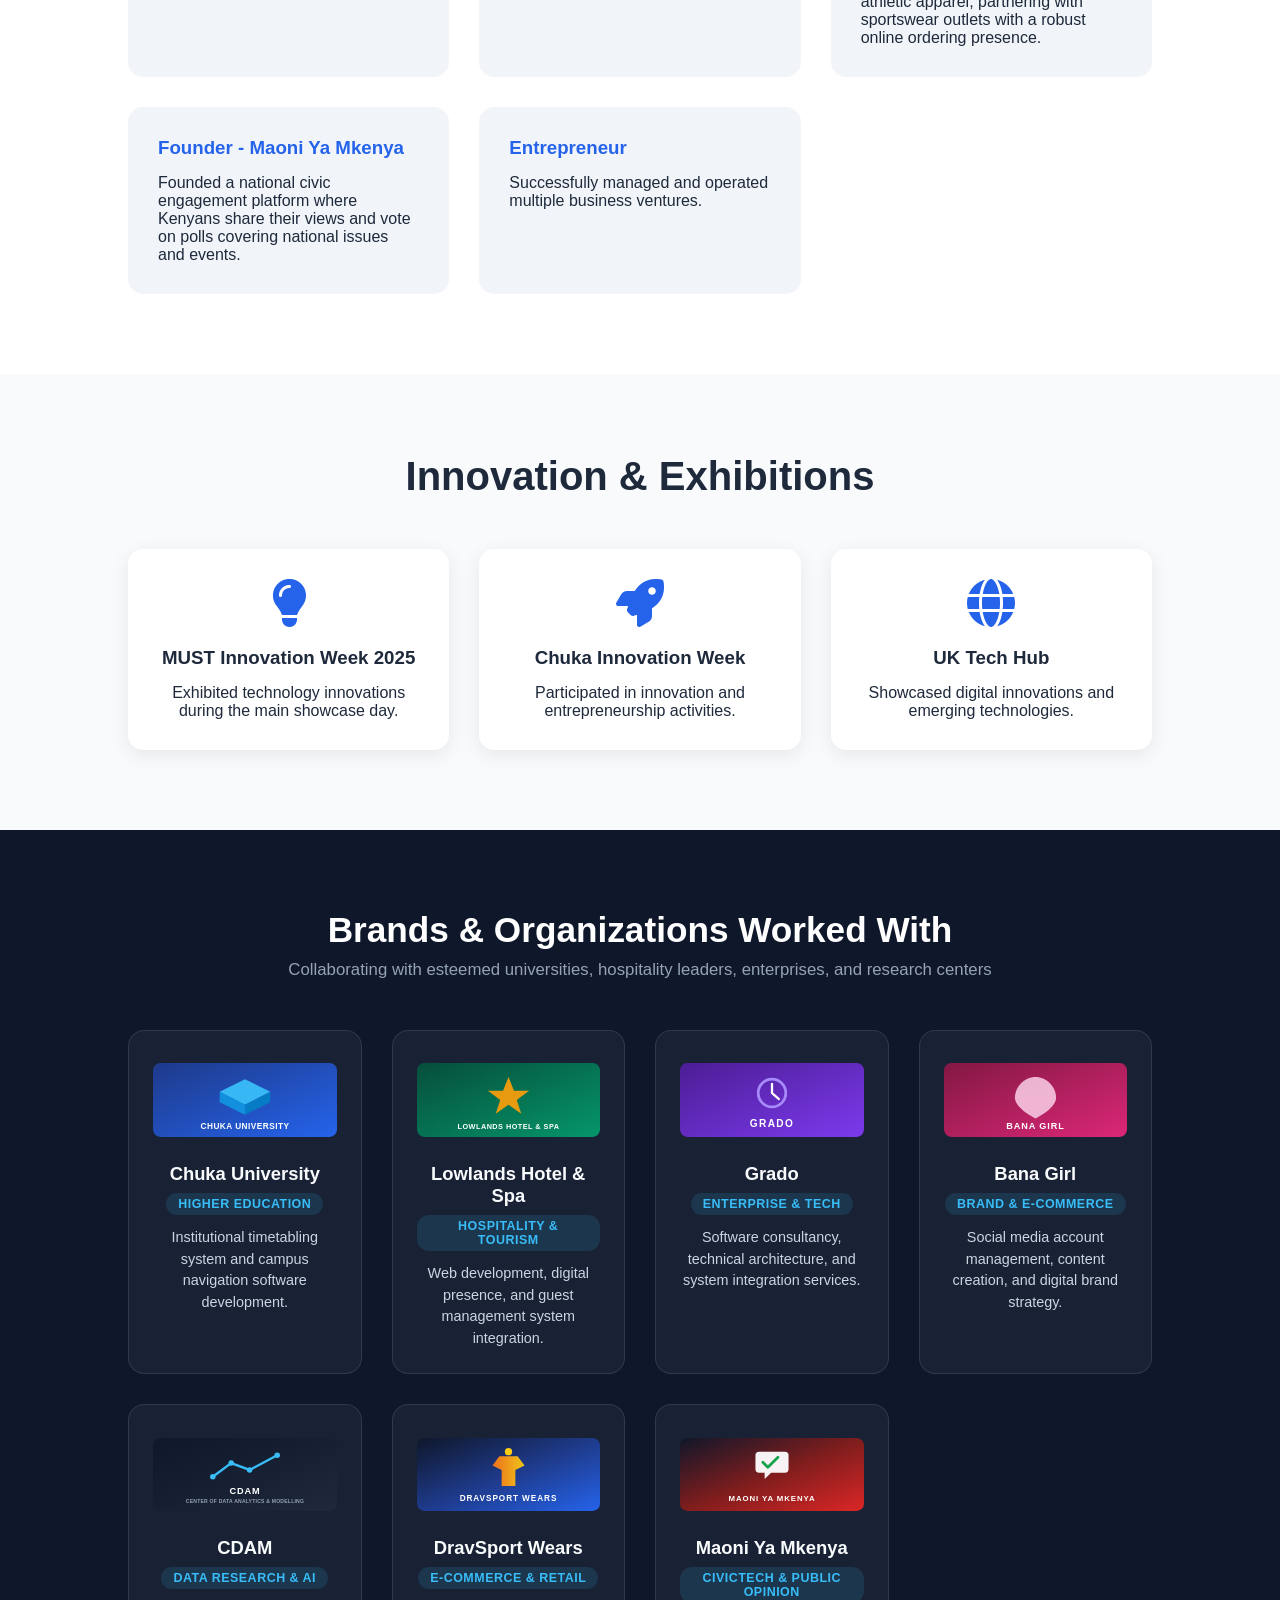
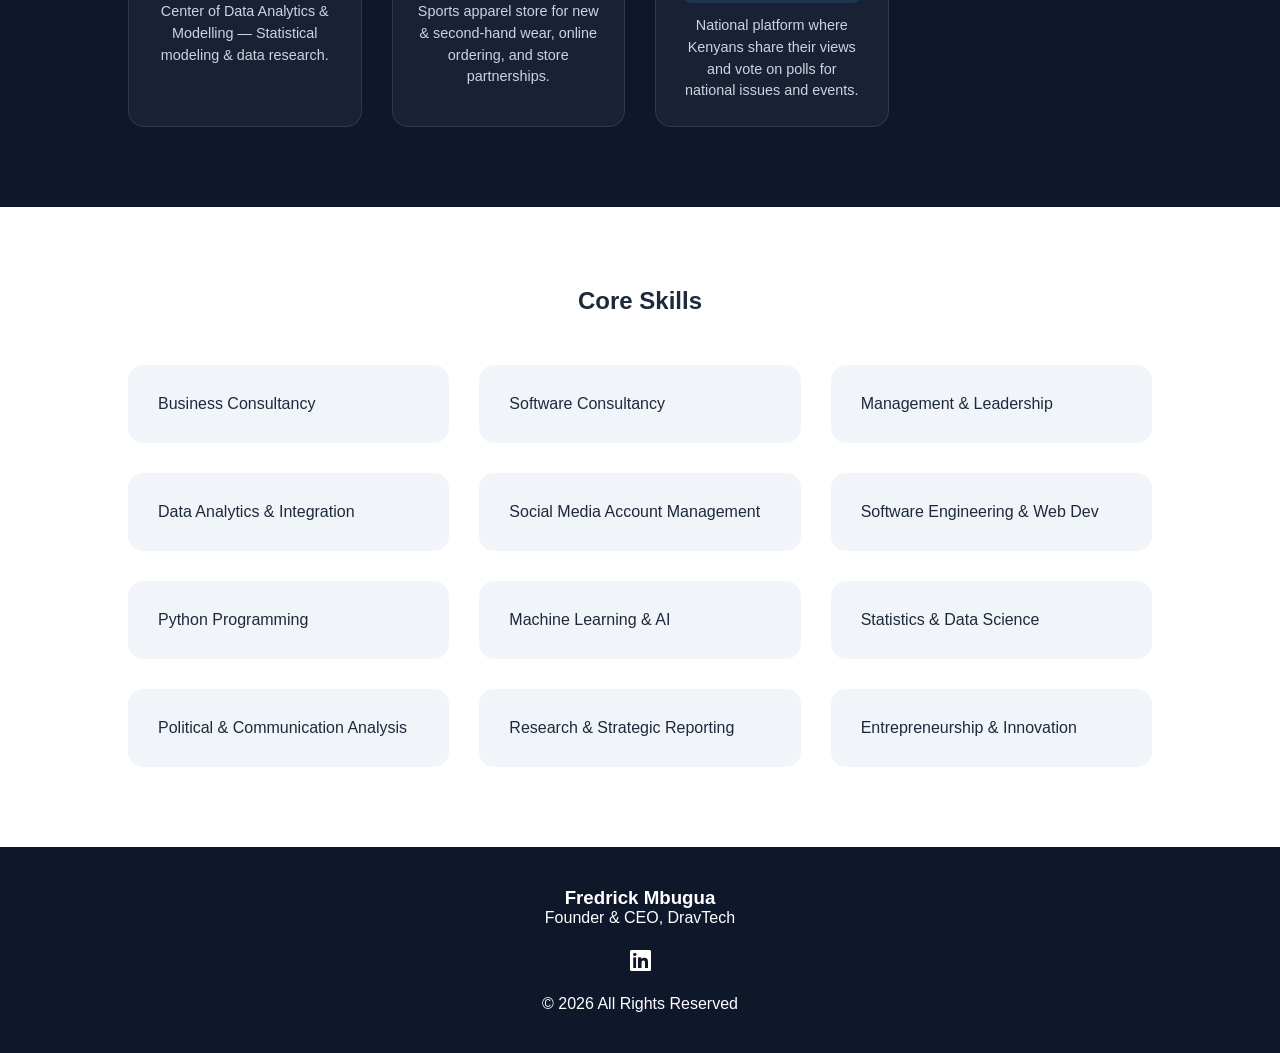
==== commit 1c5b1060: "Add Maoni Ya Mkenya national civic engagement platform to portfolio Featured as a project card, bran" ====
--- a/about.html
+++ b/about.html
@@ -207,6 +207,16 @@
 
             <div class="project-card">
 
+                <h3>Founder - Maoni Ya Mkenya</h3>
+
+                <p>
+                    Founded a national civic engagement platform where Kenyans share their views and vote on polls covering national issues and events.
+                </p>
+
+            </div>
+
+            <div class="project-card">
+
                 <h3>Entrepreneur</h3>
 
                 <p>
@@ -320,6 +330,13 @@
                 <p>Sports apparel store for new &amp; second-hand wear, online ordering, and store partnerships.</p>
             </div>
 
+            <div class="brand-card">
+                <img src="images/brands/maoni-ya-mkenya.svg" alt="Maoni Ya Mkenya">
+                <h3>Maoni Ya Mkenya</h3>
+                <span class="brand-tag">CivicTech &amp; Public Opinion</span>
+                <p>National platform where Kenyans share their views and vote on polls for national issues and events.</p>
+            </div>
+
         </div>
 
     </section>
--- a/css/style.css
+++ b/css/style.css
@@ -174,6 +174,7 @@
     width:420px;
     height:420px;
     object-fit:cover;
+    object-position:top center;
     border-radius:20px;
     border:3px solid rgba(255,255,255,0.2);
     box-shadow:0 20px 60px rgba(0,0,0,0.4), 0 0 40px rgba(56,189,248,0.2);
@@ -403,6 +404,7 @@
     width:220px;
     height:220px;
     object-fit:cover;
+    object-position:top center;
     border-radius:50%;
     margin-bottom:20px;
 }
